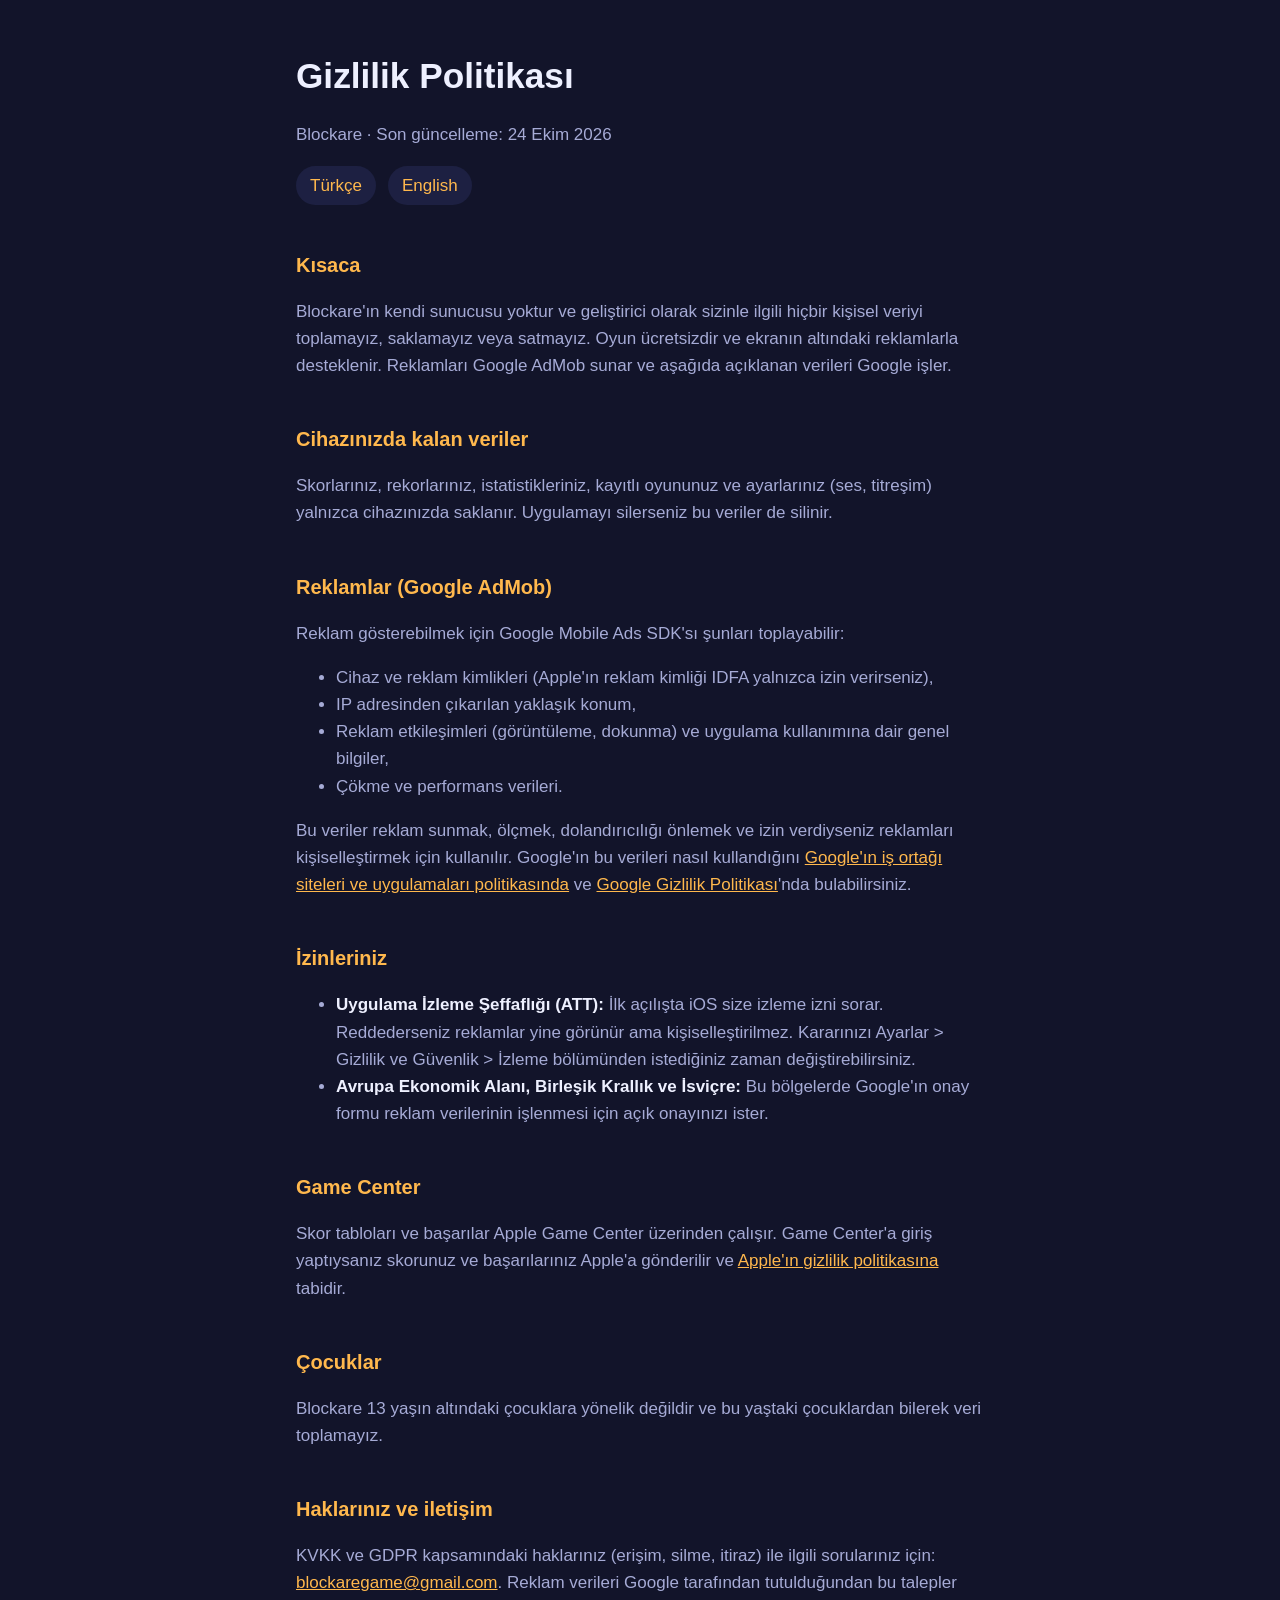
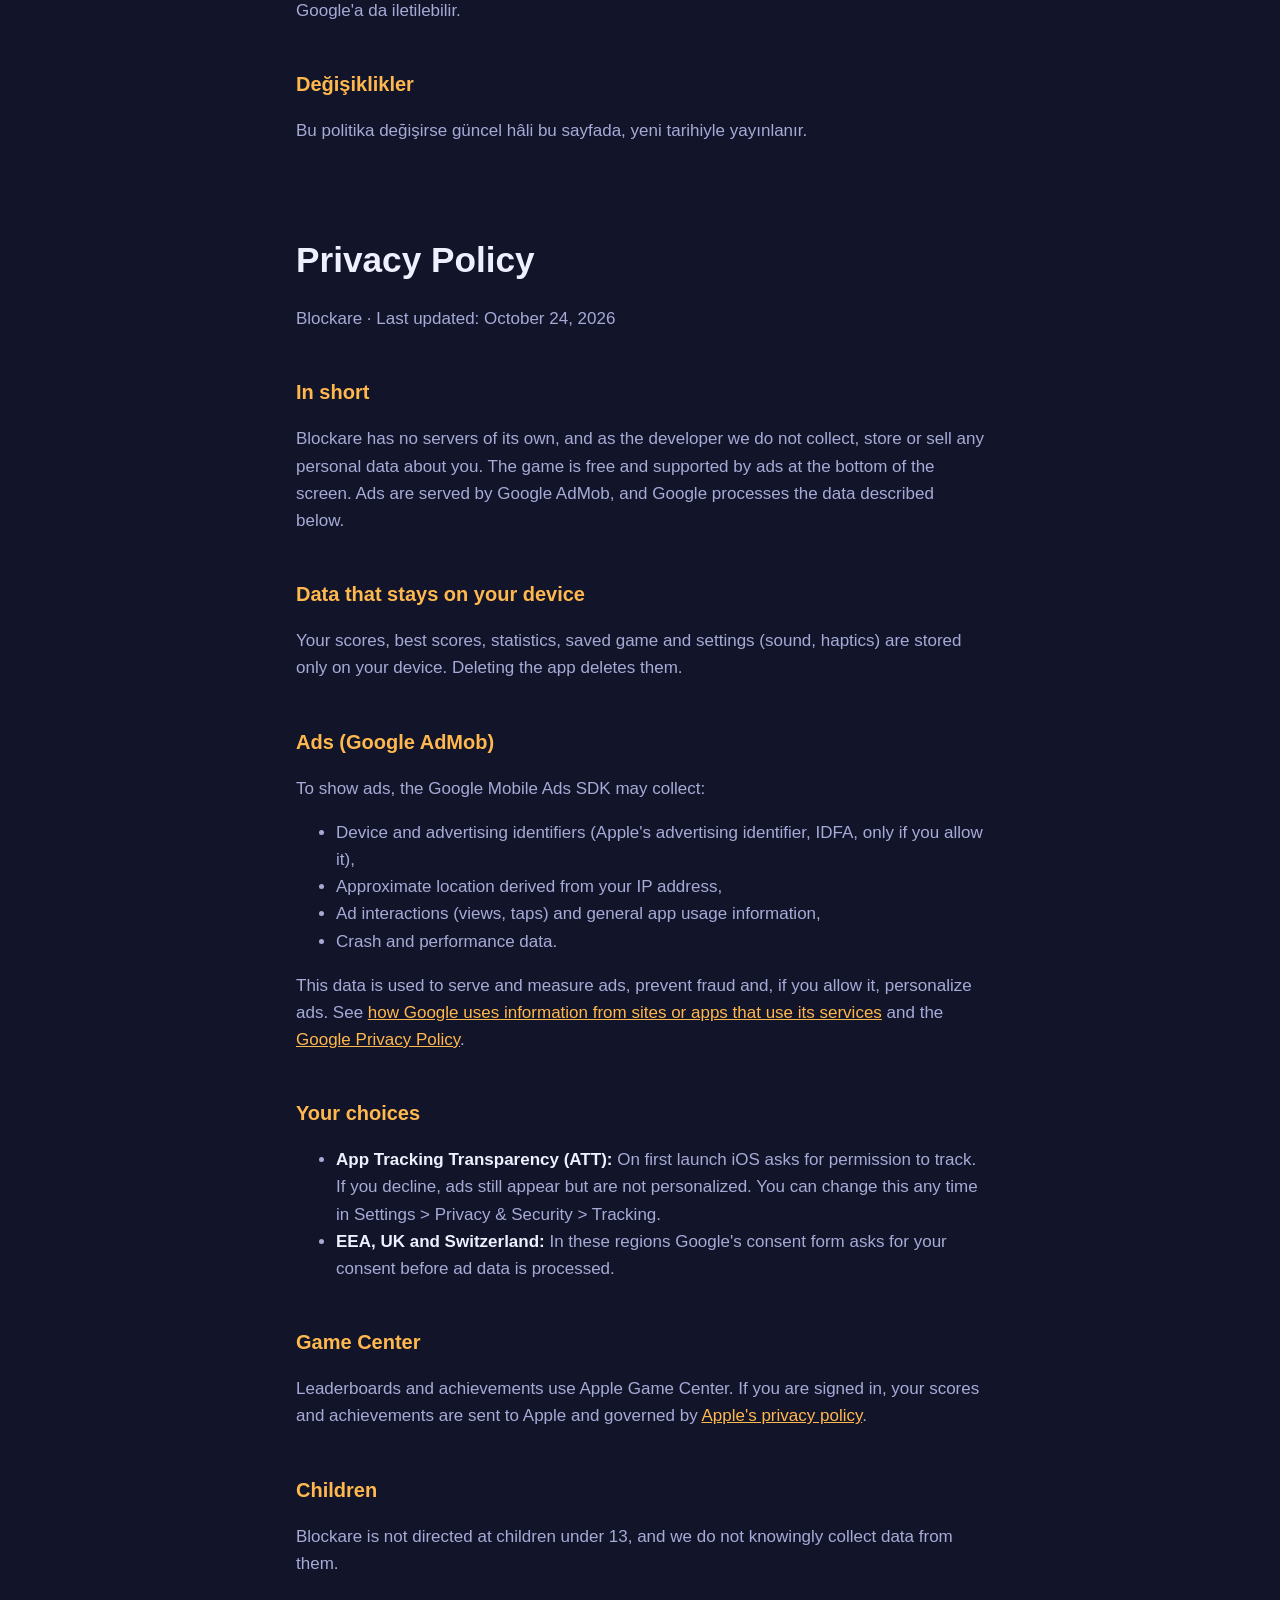
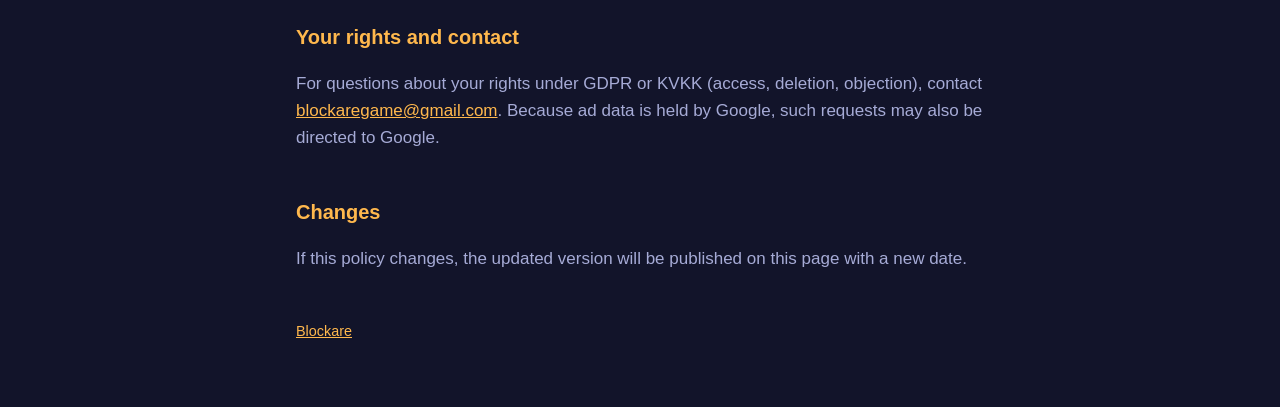
==== privacy.html @ 3a587c2c "Add GitHub Pages site with privacy policy and app-ads.txt Co-Authored-By: Claude Opus 5.5 <noreply@a" ====
<!doctype html>
<html lang="tr">
<head>
  <meta charset="utf-8">
  <meta name="viewport" content="width=device-width, initial-scale=1">
  <title>Blockare Privacy Policy</title>
  <link rel="stylesheet" href="style.css">
</head>
<body>
<main>
  <h1>Gizlilik Politikası</h1>
  <p>Blockare · Son güncelleme: 24 Ekim 2026</p>
  <div class="lang"><a href="#tr">Türkçe</a><a href="#en">English</a></div>

  <section id="tr">
    <h2>Kısaca</h2>
    <p>Blockare'ın kendi sunucusu yoktur ve geliştirici olarak sizinle ilgili hiçbir kişisel veriyi toplamayız, saklamayız veya satmayız. Oyun ücretsizdir ve ekranın altındaki reklamlarla desteklenir. Reklamları Google AdMob sunar ve aşağıda açıklanan verileri Google işler.</p>

    <h2>Cihazınızda kalan veriler</h2>
    <p>Skorlarınız, rekorlarınız, istatistikleriniz, kayıtlı oyununuz ve ayarlarınız (ses, titreşim) yalnızca cihazınızda saklanır. Uygulamayı silerseniz bu veriler de silinir.</p>

    <h2>Reklamlar (Google AdMob)</h2>
    <p>Reklam gösterebilmek için Google Mobile Ads SDK'sı şunları toplayabilir:</p>
    <ul>
      <li>Cihaz ve reklam kimlikleri (Apple'ın reklam kimliği IDFA yalnızca izin verirseniz),</li>
      <li>IP adresinden çıkarılan yaklaşık konum,</li>
      <li>Reklam etkileşimleri (görüntüleme, dokunma) ve uygulama kullanımına dair genel bilgiler,</li>
      <li>Çökme ve performans verileri.</li>
    </ul>
    <p>Bu veriler reklam sunmak, ölçmek, dolandırıcılığı önlemek ve izin verdiyseniz reklamları kişiselleştirmek için kullanılır. Google'ın bu verileri nasıl kullandığını <a href="https://policies.google.com/technologies/partner-sites">Google'ın iş ortağı siteleri ve uygulamaları politikasında</a> ve <a href="https://policies.google.com/privacy">Google Gizlilik Politikası</a>'nda bulabilirsiniz.</p>

    <h2>İzinleriniz</h2>
    <ul>
      <li><strong>Uygulama İzleme Şeffaflığı (ATT):</strong> İlk açılışta iOS size izleme izni sorar. Reddederseniz reklamlar yine görünür ama kişiselleştirilmez. Kararınızı Ayarlar &gt; Gizlilik ve Güvenlik &gt; İzleme bölümünden istediğiniz zaman değiştirebilirsiniz.</li>
      <li><strong>Avrupa Ekonomik Alanı, Birleşik Krallık ve İsviçre:</strong> Bu bölgelerde Google'ın onay formu reklam verilerinin işlenmesi için açık onayınızı ister.</li>
    </ul>

    <h2>Game Center</h2>
    <p>Skor tabloları ve başarılar Apple Game Center üzerinden çalışır. Game Center'a giriş yaptıysanız skorunuz ve başarılarınız Apple'a gönderilir ve <a href="https://www.apple.com/legal/privacy/">Apple'ın gizlilik politikasına</a> tabidir.</p>

    <h2>Çocuklar</h2>
    <p>Blockare 13 yaşın altındaki çocuklara yönelik değildir ve bu yaştaki çocuklardan bilerek veri toplamayız.</p>

    <h2>Haklarınız ve iletişim</h2>
    <p>KVKK ve GDPR kapsamındaki haklarınız (erişim, silme, itiraz) ile ilgili sorularınız için: <a href="mailto:blockaregame@gmail.com">blockaregame@gmail.com</a>. Reklam verileri Google tarafından tutulduğundan bu talepler Google'a da iletilebilir.</p>

    <h2>Değişiklikler</h2>
    <p>Bu politika değişirse güncel hâli bu sayfada, yeni tarihiyle yayınlanır.</p>
  </section>

  <section id="en">
    <h1 style="margin-top:2.5em">Privacy Policy</h1>
    <p>Blockare · Last updated: October 24, 2026</p>

    <h2>In short</h2>
    <p>Blockare has no servers of its own, and as the developer we do not collect, store or sell any personal data about you. The game is free and supported by ads at the bottom of the screen. Ads are served by Google AdMob, and Google processes the data described below.</p>

    <h2>Data that stays on your device</h2>
    <p>Your scores, best scores, statistics, saved game and settings (sound, haptics) are stored only on your device. Deleting the app deletes them.</p>

    <h2>Ads (Google AdMob)</h2>
    <p>To show ads, the Google Mobile Ads SDK may collect:</p>
    <ul>
      <li>Device and advertising identifiers (Apple's advertising identifier, IDFA, only if you allow it),</li>
      <li>Approximate location derived from your IP address,</li>
      <li>Ad interactions (views, taps) and general app usage information,</li>
      <li>Crash and performance data.</li>
    </ul>
    <p>This data is used to serve and measure ads, prevent fraud and, if you allow it, personalize ads. See <a href="https://policies.google.com/technologies/partner-sites">how Google uses information from sites or apps that use its services</a> and the <a href="https://policies.google.com/privacy">Google Privacy Policy</a>.</p>

    <h2>Your choices</h2>
    <ul>
      <li><strong>App Tracking Transparency (ATT):</strong> On first launch iOS asks for permission to track. If you decline, ads still appear but are not personalized. You can change this any time in Settings &gt; Privacy &amp; Security &gt; Tracking.</li>
      <li><strong>EEA, UK and Switzerland:</strong> In these regions Google's consent form asks for your consent before ad data is processed.</li>
    </ul>

    <h2>Game Center</h2>
    <p>Leaderboards and achievements use Apple Game Center. If you are signed in, your scores and achievements are sent to Apple and governed by <a href="https://www.apple.com/legal/privacy/">Apple's privacy policy</a>.</p>

    <h2>Children</h2>
    <p>Blockare is not directed at children under 13, and we do not knowingly collect data from them.</p>

    <h2>Your rights and contact</h2>
    <p>For questions about your rights under GDPR or KVKK (access, deletion, objection), contact <a href="mailto:blockaregame@gmail.com">blockaregame@gmail.com</a>. Because ad data is held by Google, such requests may also be directed to Google.</p>

    <h2>Changes</h2>
    <p>If this policy changes, the updated version will be published on this page with a new date.</p>
  </section>

  <footer><a href="index.html">Blockare</a></footer>
</main>
</body>
</html>
---- style.css ----
:root {
  --bg: #12142a;
  --card: #1d2042;
  --text: #eef0ff;
  --muted: #a6abd6;
  --accent: #ffb84d;
}
* { box-sizing: border-box; }
body {
  margin: 0;
  background: var(--bg);
  color: var(--text);
  font: 17px/1.6 -apple-system, BlinkMacSystemFont, "Segoe UI", Roboto, sans-serif;
}
main { max-width: 720px; margin: 0 auto; padding: 48px 16px 64px; }
h1 { font-size: 2.2rem; margin: 0 0 4px; }
h2 { margin-top: 2.2em; color: var(--accent); font-size: 1.25rem; }
p, li { color: var(--muted); }
strong { color: var(--text); }
a { color: var(--accent); }
.card { background: var(--card); border-radius: 20px; padding: 20px 24px; margin: 24px 0; }
.lang { display: flex; gap: 12px; margin: 16px 0 8px; }
.lang a { text-decoration: none; padding: 6px 14px; border-radius: 999px; background: var(--card); }
footer { margin-top: 48px; font-size: 0.9rem; color: var(--muted); }
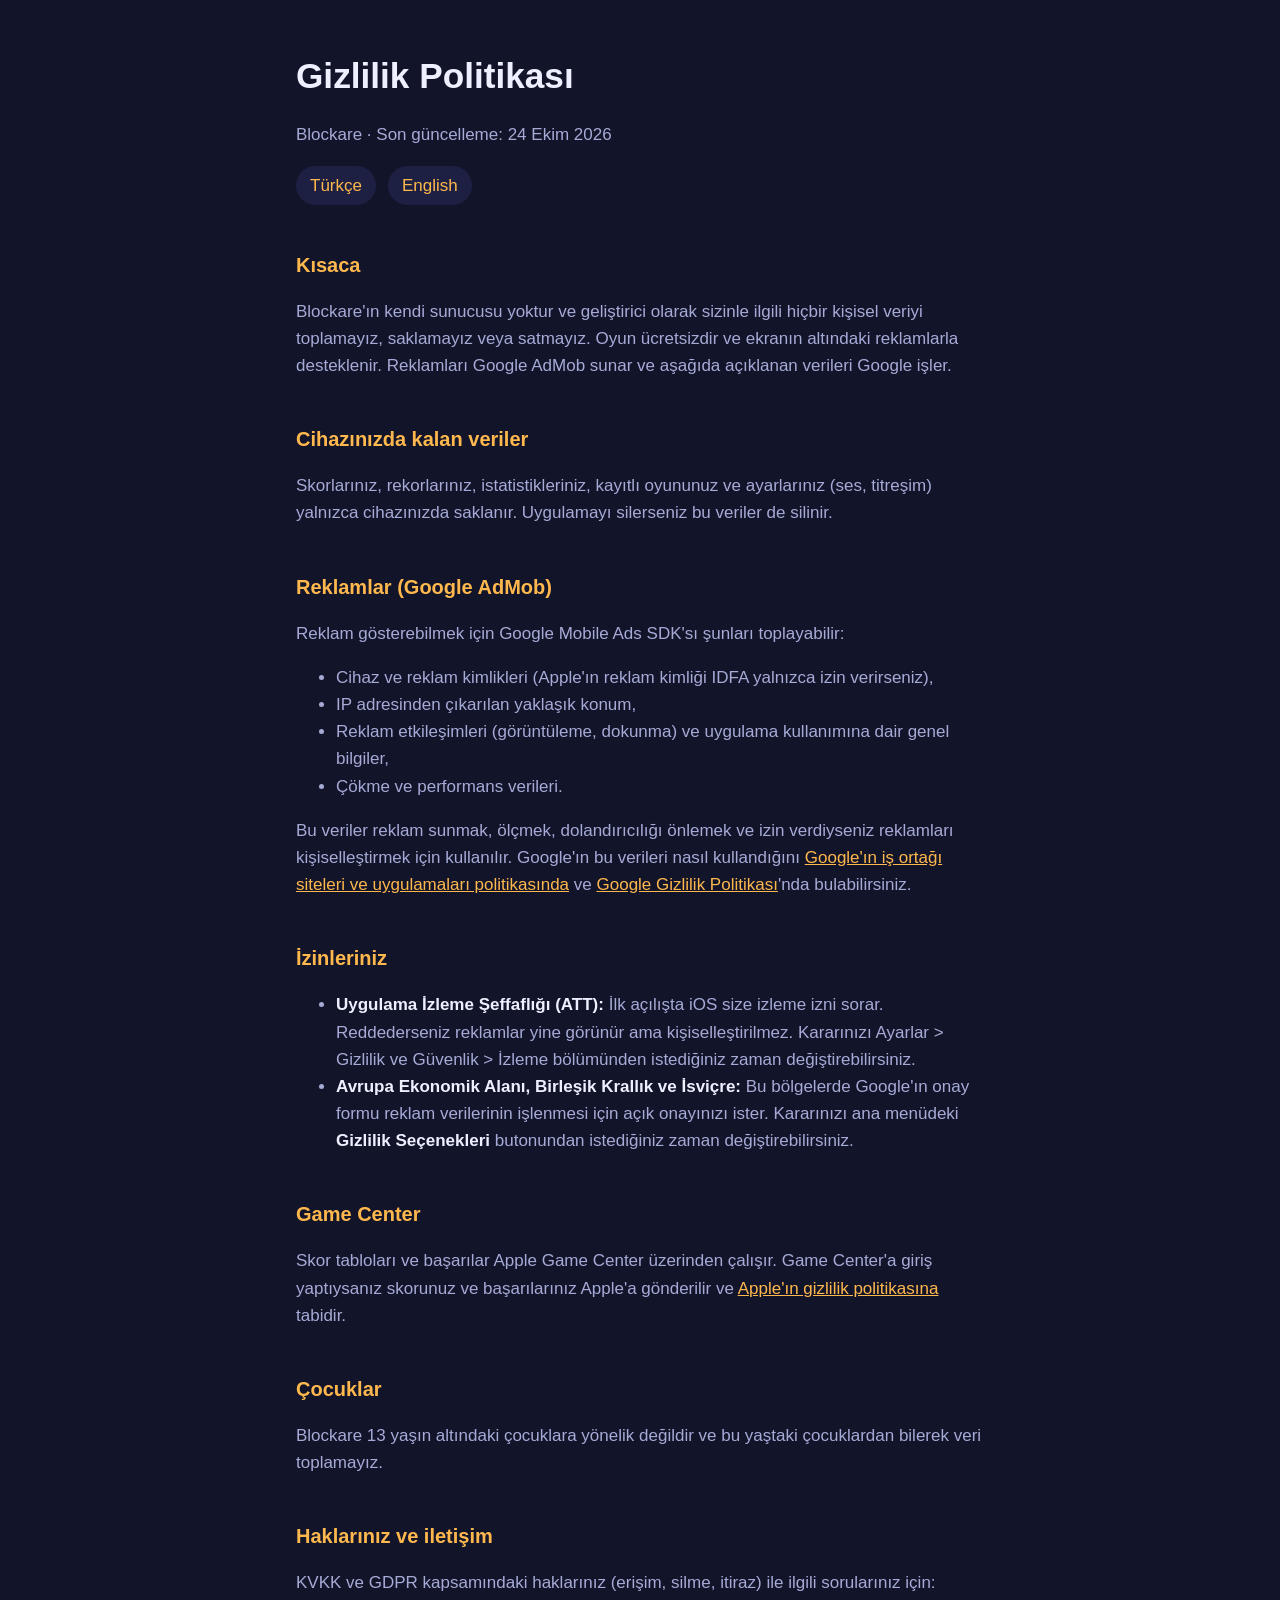
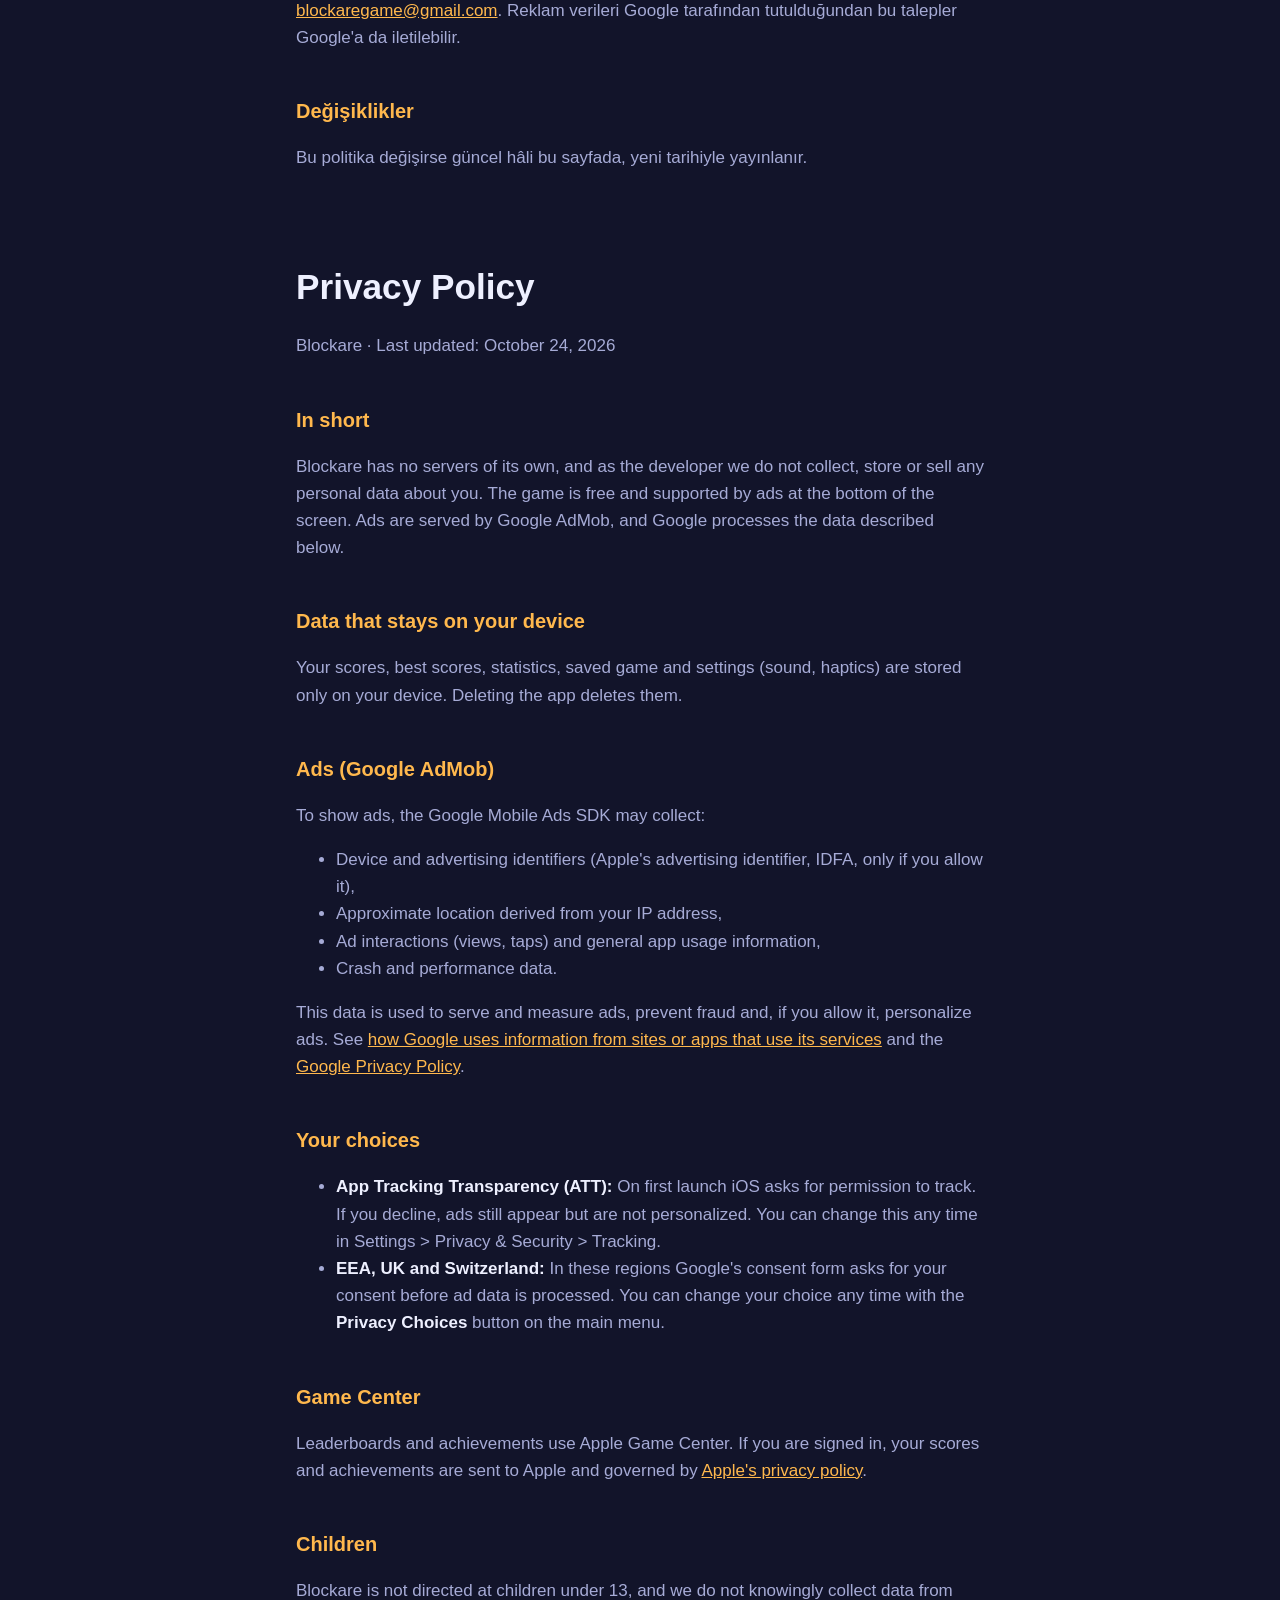
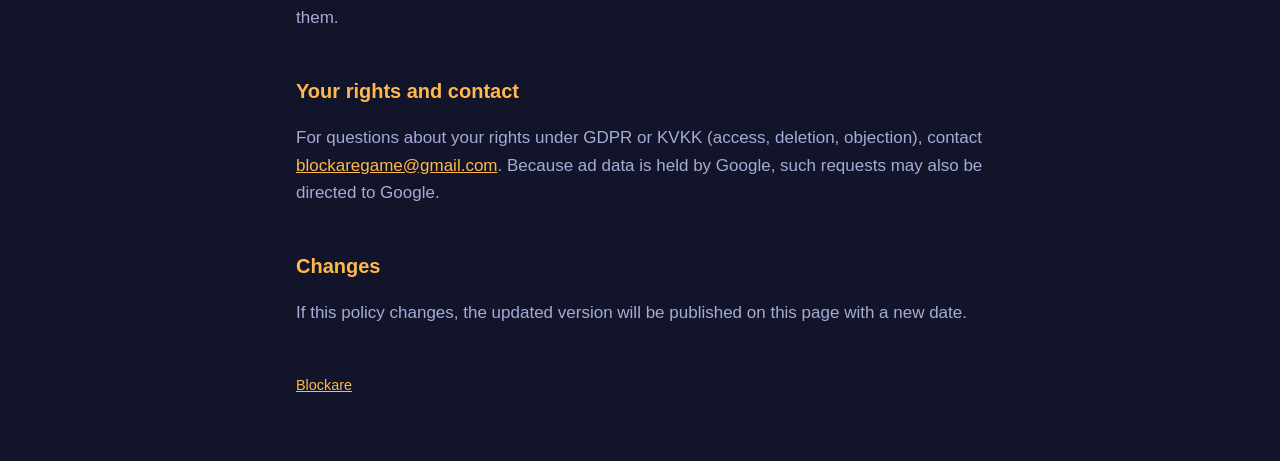
==== commit c5614839: "Add a Privacy Choices button for regions that require it Shown on the main menu only when UMP says t" ====
--- a/privacy.html
+++ b/privacy.html
@@ -32,7 +32,7 @@
     <h2>İzinleriniz</h2>
     <ul>
       <li><strong>Uygulama İzleme Şeffaflığı (ATT):</strong> İlk açılışta iOS size izleme izni sorar. Reddederseniz reklamlar yine görünür ama kişiselleştirilmez. Kararınızı Ayarlar &gt; Gizlilik ve Güvenlik &gt; İzleme bölümünden istediğiniz zaman değiştirebilirsiniz.</li>
-      <li><strong>Avrupa Ekonomik Alanı, Birleşik Krallık ve İsviçre:</strong> Bu bölgelerde Google'ın onay formu reklam verilerinin işlenmesi için açık onayınızı ister.</li>
+      <li><strong>Avrupa Ekonomik Alanı, Birleşik Krallık ve İsviçre:</strong> Bu bölgelerde Google'ın onay formu reklam verilerinin işlenmesi için açık onayınızı ister. Kararınızı ana menüdeki <strong>Gizlilik Seçenekleri</strong> butonundan istediğiniz zaman değiştirebilirsiniz.</li>
     </ul>
 
     <h2>Game Center</h2>
@@ -71,7 +71,7 @@
     <h2>Your choices</h2>
     <ul>
       <li><strong>App Tracking Transparency (ATT):</strong> On first launch iOS asks for permission to track. If you decline, ads still appear but are not personalized. You can change this any time in Settings &gt; Privacy &amp; Security &gt; Tracking.</li>
-      <li><strong>EEA, UK and Switzerland:</strong> In these regions Google's consent form asks for your consent before ad data is processed.</li>
+      <li><strong>EEA, UK and Switzerland:</strong> In these regions Google's consent form asks for your consent before ad data is processed. You can change your choice any time with the <strong>Privacy Choices</strong> button on the main menu.</li>
     </ul>
 
     <h2>Game Center</h2>
